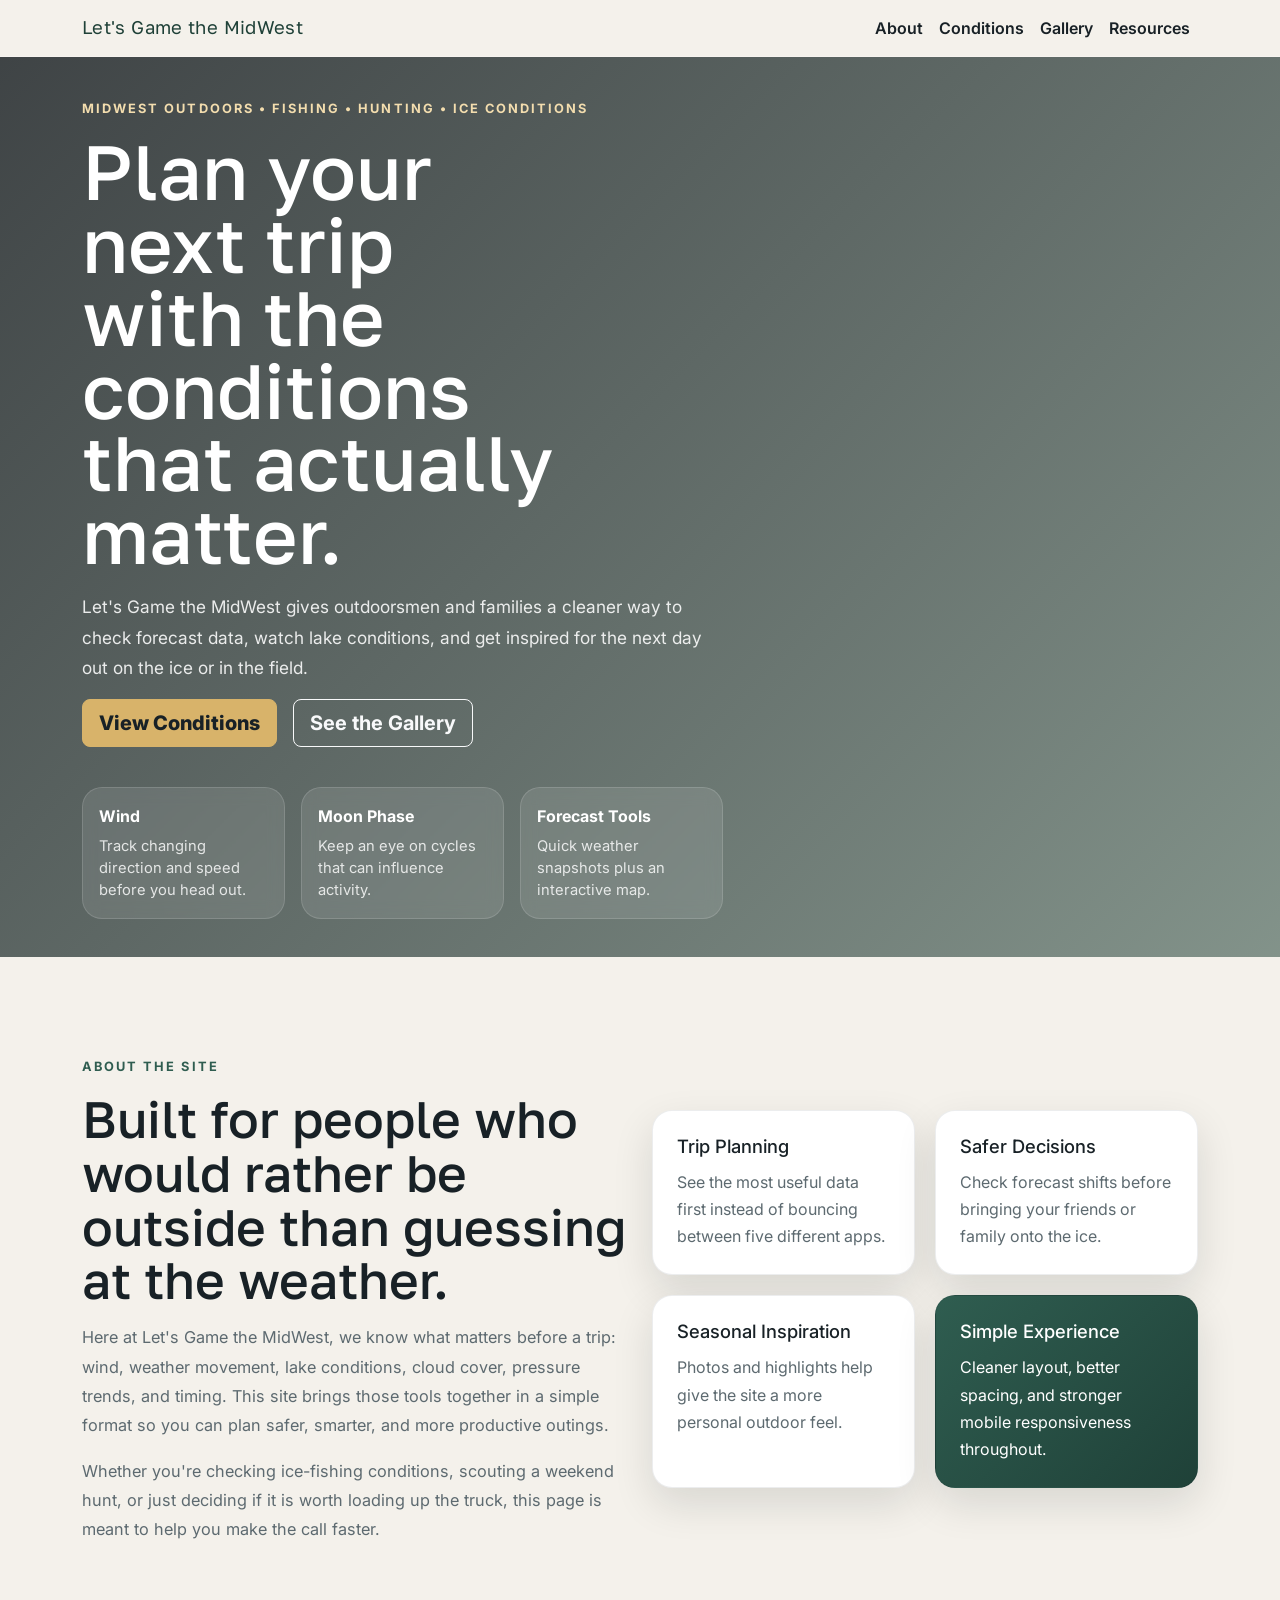
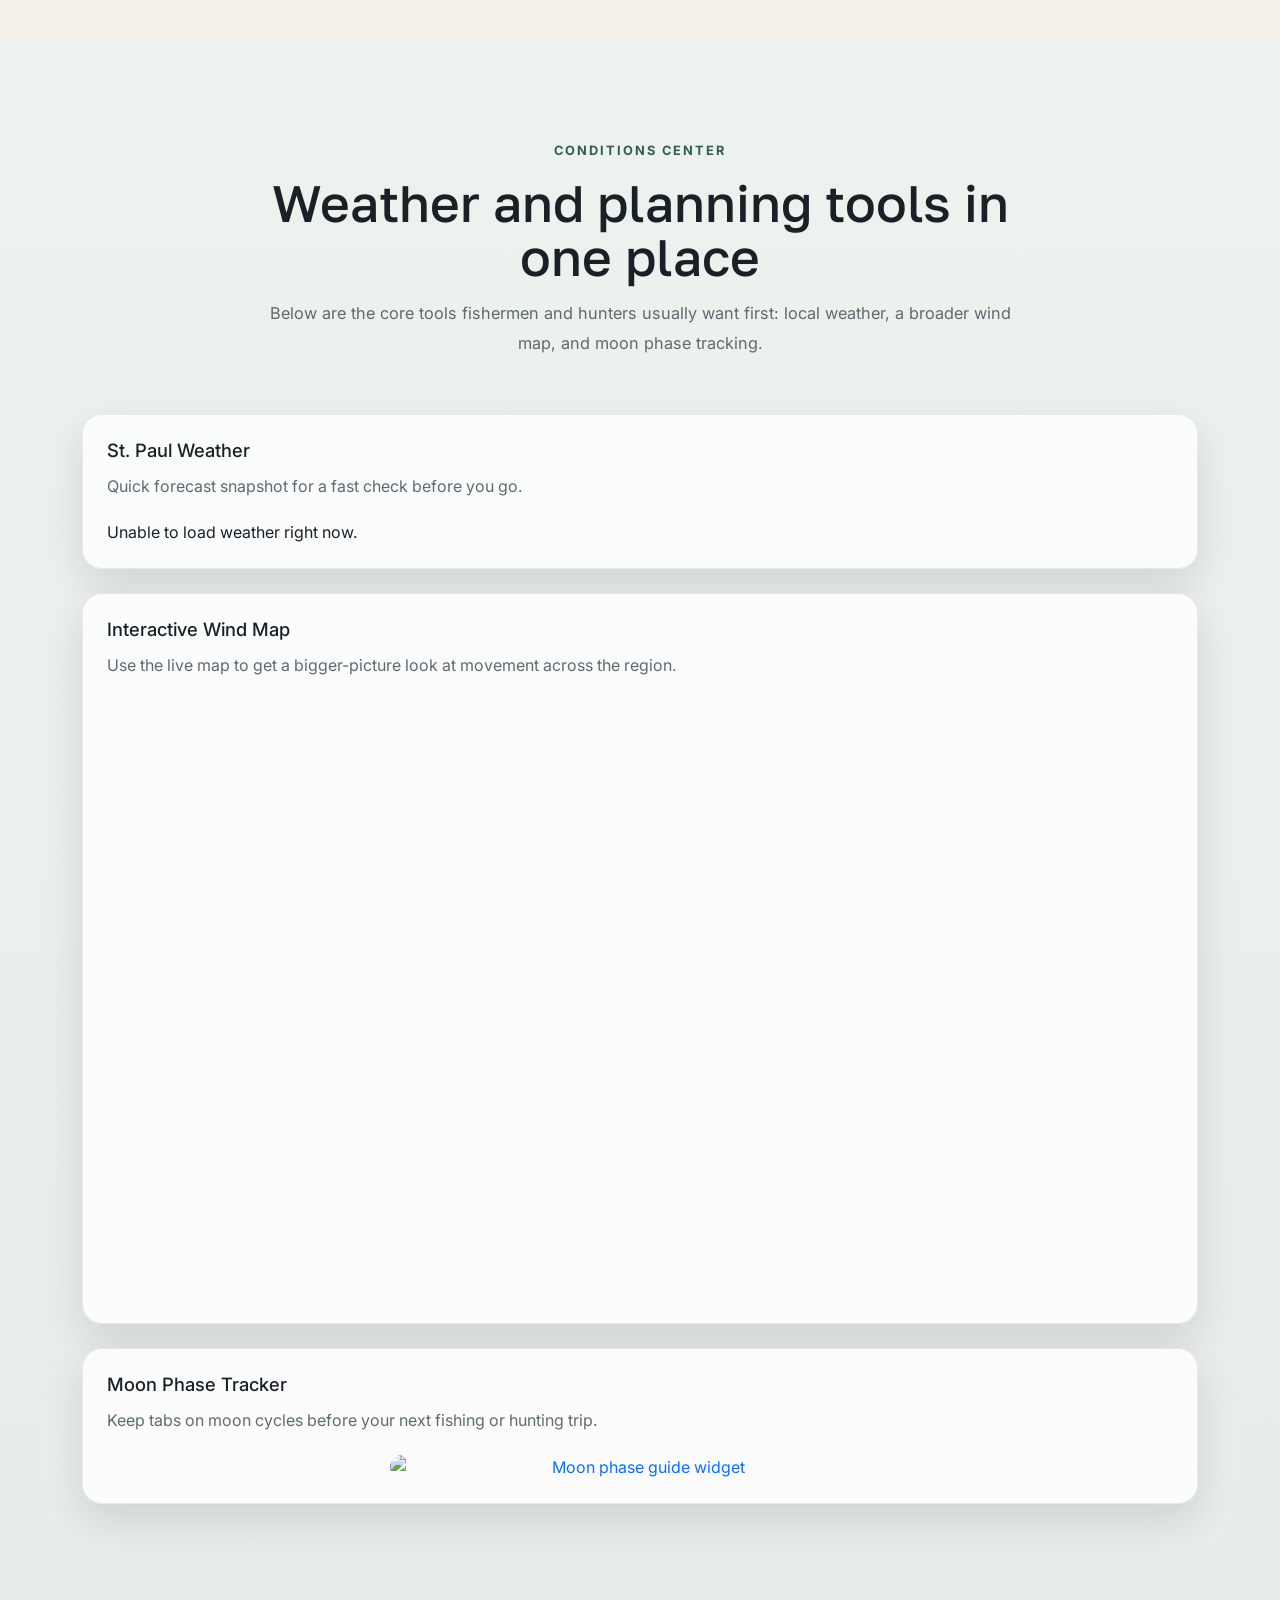
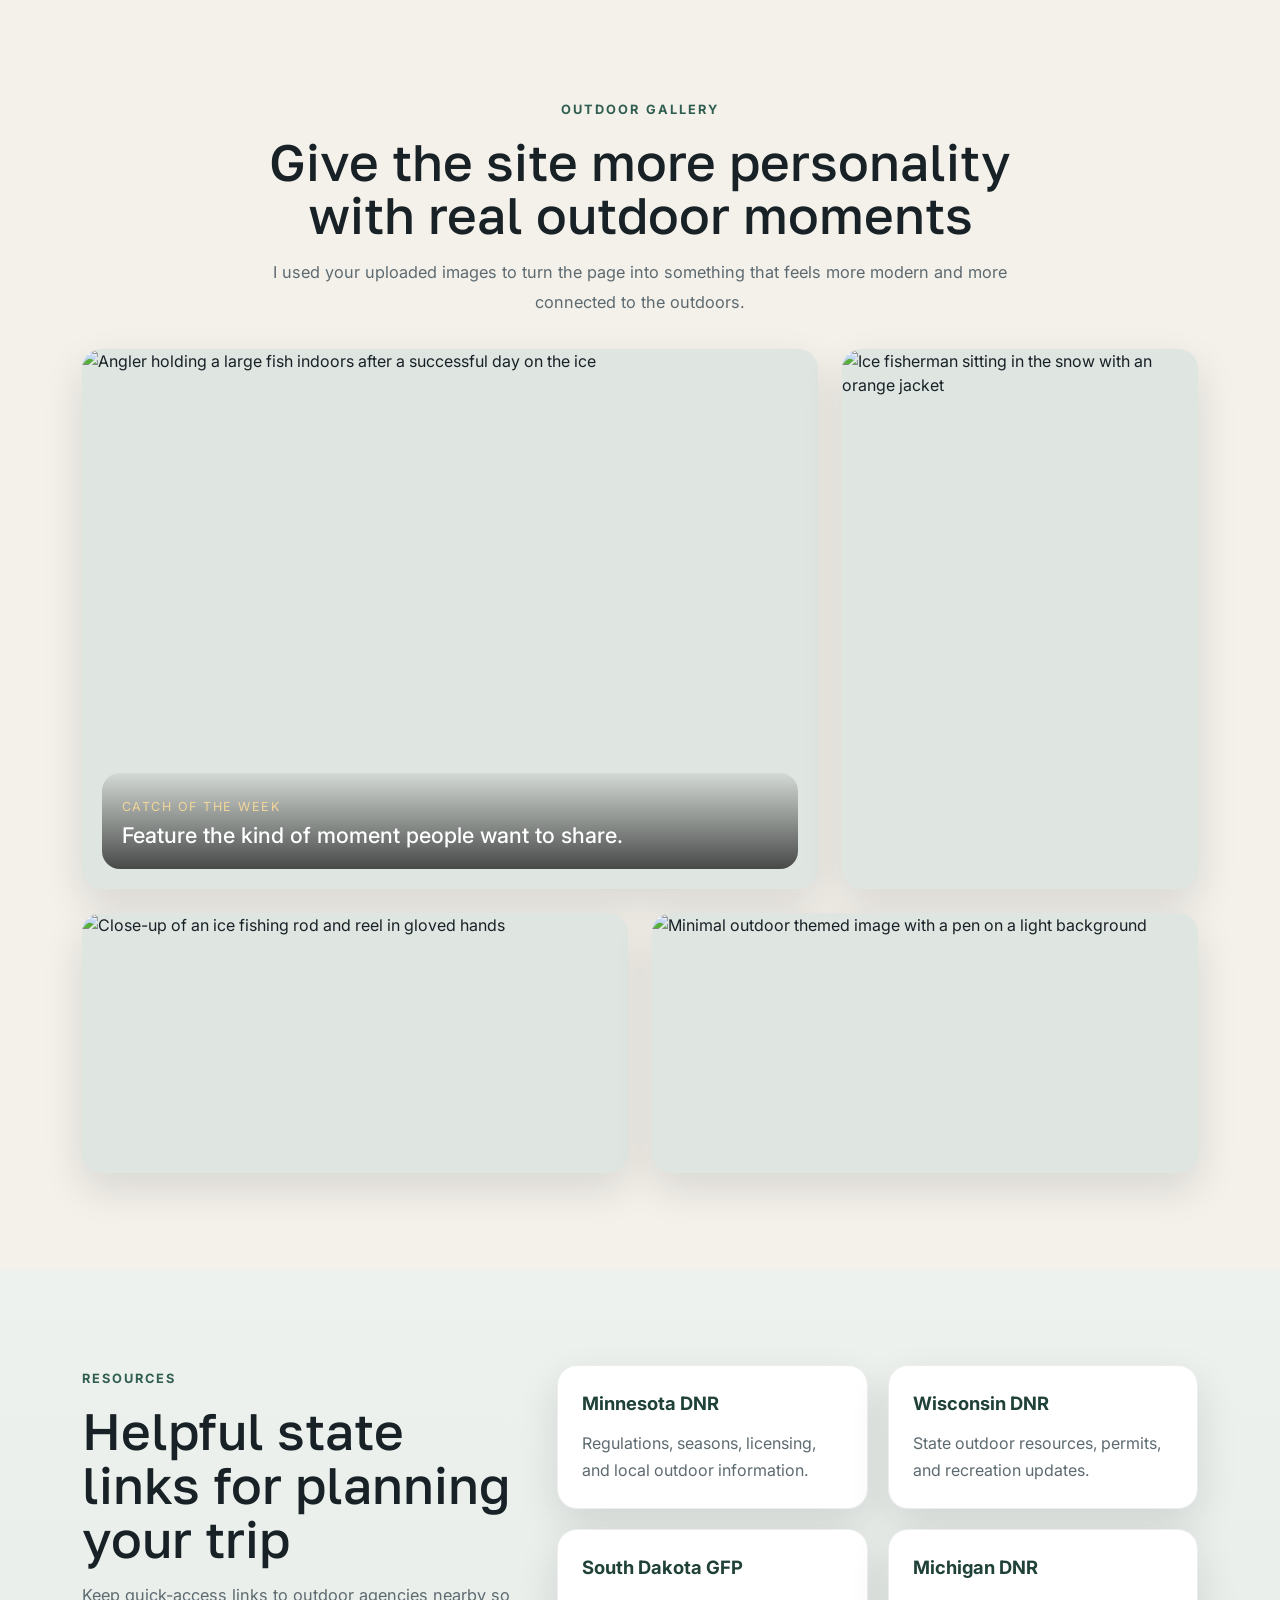
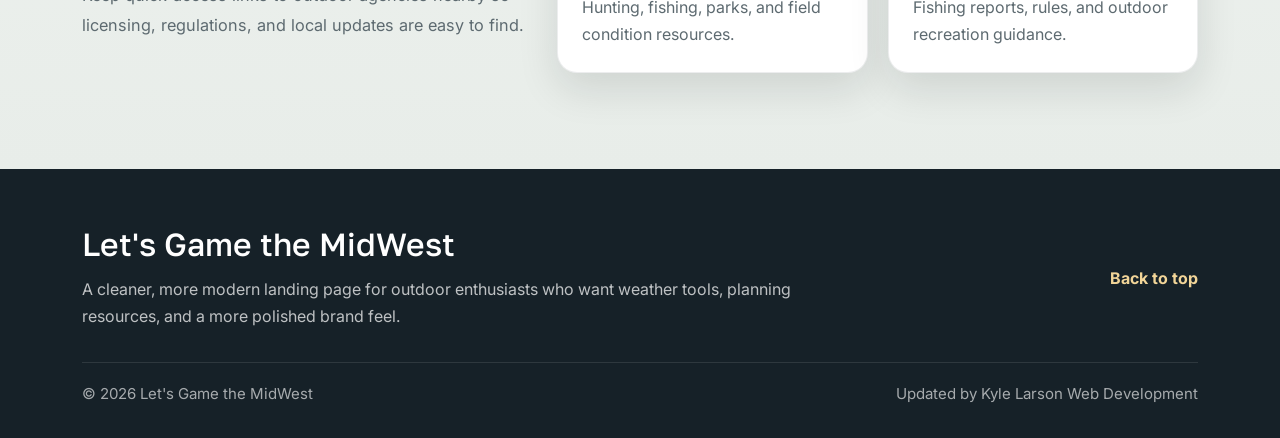
==== index.html @ 22872662 "Add files via upload" ====
<!doctype html>
<html lang="en">
<head>
  <meta charset="utf-8">
  <meta name="viewport" content="width=device-width, initial-scale=1">
  <meta name="description" content="Let's Game the MidWest helps anglers and hunters plan smarter trips with weather tools, forecasts, lake conditions, and seasonal inspiration.">
  <title>Let's Game the MidWest | Fishing & Hunting Conditions</title>

  <link href="https://cdn.jsdelivr.net/npm/bootstrap@5.3.3/dist/css/bootstrap.min.css" rel="stylesheet">
  <link rel="preconnect" href="https://fonts.googleapis.com">
  <link rel="preconnect" href="https://fonts.gstatic.com" crossorigin>
  <link href="https://fonts.googleapis.com/css2?family=Golos+Text:wght@700;800;900&family=Inter:wght@400;500;600;700;800&display=swap" rel="stylesheet">
  <link rel="stylesheet" href="style/style.css">
</head>
<body>
  <nav class="navbar navbar-expand-lg site-nav sticky-top">
    <div class="container">
      <a class="navbar-brand" href="#top">Let's Game the MidWest</a>
      <button class="navbar-toggler" type="button" data-bs-toggle="collapse" data-bs-target="#mainNav" aria-controls="mainNav" aria-expanded="false" aria-label="Toggle navigation">
        <span class="navbar-toggler-icon"></span>
      </button>
      <div class="collapse navbar-collapse" id="mainNav">
        <ul class="navbar-nav ms-auto mb-2 mb-lg-0">
          <li class="nav-item"><a class="nav-link" href="#about">About</a></li>
          <li class="nav-item"><a class="nav-link" href="#conditions">Conditions</a></li>
          <li class="nav-item"><a class="nav-link" href="#gallery">Gallery</a></li>
          <li class="nav-item"><a class="nav-link" href="#resources">Resources</a></li>
        </ul>
      </div>
    </div>
  </nav>

  <header class="hero-section" id="top">
    <div class="hero-overlay"></div>
    <div class="container position-relative">
      <div class="row min-vh-100 align-items-center">
        <div class="col-lg-8 col-xl-7">
          <span class="eyebrow">Midwest Outdoors • Fishing • Hunting • Ice Conditions</span>
          <h1>Plan your next trip with the conditions that actually matter.</h1>
          <p class="hero-copy">
            Let's Game the MidWest gives outdoorsmen and families a cleaner way to check forecast data,
            watch lake conditions, and get inspired for the next day out on the ice or in the field.
          </p>
          <div class="hero-actions d-flex flex-wrap gap-3">
            <a href="#conditions" class="btn btn-primary btn-lg">View Conditions</a>
            <a href="#gallery" class="btn btn-outline-light btn-lg">See the Gallery</a>
          </div>
          <div class="hero-stats row g-3 mt-4">
            <div class="col-sm-4">
              <div class="stat-card">
                <strong>Wind</strong>
                <span>Track changing direction and speed before you head out.</span>
              </div>
            </div>
            <div class="col-sm-4">
              <div class="stat-card">
                <strong>Moon Phase</strong>
                <span>Keep an eye on cycles that can influence activity.</span>
              </div>
            </div>
            <div class="col-sm-4">
              <div class="stat-card">
                <strong>Forecast Tools</strong>
                <span>Quick weather snapshots plus an interactive map.</span>
              </div>
            </div>
          </div>
        </div>
      </div>
    </div>
  </header>

  <main>
    <section class="section-pad" id="about">
      <div class="container">
        <div class="row g-4 align-items-center">
          <div class="col-lg-6">
            <span class="section-kicker">About the site</span>
            <h2 class="section-title">Built for people who would rather be outside than guessing at the weather.</h2>
            <p class="section-copy">
              Here at Let's Game the MidWest, we know what matters before a trip: wind, weather movement,
              lake conditions, cloud cover, pressure trends, and timing. This site brings those tools together
              in a simple format so you can plan safer, smarter, and more productive outings.
            </p>
            <p class="section-copy mb-0">
              Whether you're checking ice-fishing conditions, scouting a weekend hunt, or just deciding if it is worth loading up the truck,
              this page is meant to help you make the call faster.
            </p>
          </div>
          <div class="col-lg-6">
            <div class="info-grid">
              <article class="info-card">
                <h3>Trip Planning</h3>
                <p>See the most useful data first instead of bouncing between five different apps.</p>
              </article>
              <article class="info-card">
                <h3>Safer Decisions</h3>
                <p>Check forecast shifts before bringing your friends or family onto the ice.</p>
              </article>
              <article class="info-card">
                <h3>Seasonal Inspiration</h3>
                <p>Photos and highlights help give the site a more personal outdoor feel.</p>
              </article>
              <article class="info-card accent-card">
                <h3>Simple Experience</h3>
                <p>Cleaner layout, better spacing, and stronger mobile responsiveness throughout.</p>
              </article>
            </div>
          </div>
        </div>
      </div>
    </section>

    <section class="section-pad section-dark" id="conditions">
      <div class="container">
        <div class="section-head text-center mx-auto">
          <span class="section-kicker">Conditions center</span>
          <h2 class="section-title">Weather and planning tools in one place</h2>
          <p class="section-copy">
            Below are the core tools fishermen and hunters usually want first: local weather, a broader wind map,
            and moon phase tracking.
          </p>
        </div>

        <div class="row g-4 mt-1">
<div class="col-12">
  <div class="embed-card p-3 p-md-4">
    <div class="card-header-copy">
      <h3>St. Paul Weather</h3>
      <p>Quick forecast snapshot for a fast check before you go.</p>
    </div>

    <div id="weather-output" class="weather-display">
      <p>Loading weather...</p>
    </div>
  </div>
</div>

          <div class="col-12">
            <div class="embed-card p-3 p-md-4">
              <div class="card-header-copy">
                <h3>Interactive Wind Map</h3>
                <p>Use the live map to get a bigger-picture look at movement across the region.</p>
              </div>
              <div class="ratio ratio-16x9 rounded-4 overflow-hidden">
                <iframe src="https://embed.windy.com/embed2.html?lat=45.737&lon=-93.691&detailLat=44.917&detailLon=-92.948&zoom=5&level=surface&overlay=wind&product=ecmwf&menu=&message=&marker=&calendar=now&pressure=&type=map&location=coordinates&detail=&metricWind=default&metricTemp=default&radarRange=-1" title="Windy forecast map" loading="lazy" allowfullscreen></iframe>
              </div>
            </div>
          </div>

          <div class="col-12">
            <div class="embed-card p-3 p-md-4 moon-card text-center">
              <div class="card-header-copy text-start">
                <h3>Moon Phase Tracker</h3>
                <p>Keep tabs on moon cycles before your next fishing or hunting trip.</p>
              </div>
              <a target="_blank" rel="noopener noreferrer" class="moon-link" href="https://moonphase.guide/">
                <img src="https://moonphase.guide/module/MK2h3SWxYN0RzLzlvV3ZKN25ldTdSOUFyamtBeTE5eGtIdm41WFZHNmFuSmVHeGN6WU1zN1hMelhBTVArV0RTR3pDdUZ6Z2dLRGZaRW1yZ2FZemVBclE9PQ.png" alt="Moon phase guide widget">
              </a>
            </div>
          </div>
        </div>
      </div>
    </section>

    <section class="section-pad" id="gallery">
      <div class="container">
        <div class="section-head text-center mx-auto">
          <span class="section-kicker">Outdoor gallery</span>
          <h2 class="section-title">Give the site more personality with real outdoor moments</h2>
          <p class="section-copy">
            I used your uploaded images to turn the page into something that feels more modern and more connected to the outdoors.
          </p>
        </div>

        <div class="row g-4 gallery-grid">
          <div class="col-lg-8">
            <article class="gallery-card gallery-hero-card">
              <img src="../image000001_2.jpg" alt="Angler holding a large fish indoors after a successful day on the ice">
              <div class="gallery-copy">
                <span>Catch of the week</span>
                <h3>Feature the kind of moment people want to share.</h3>
              </div>
            </article>
          </div>
          <div class="col-lg-4">
            <article class="gallery-card small-card h-100">
              <img src="../glenna-haug-PQIkmq2wTNQ-unsplash.jpg" alt="Ice fisherman sitting in the snow with an orange jacket">
            </article>
          </div>
          <div class="col-md-6">
            <article class="gallery-card small-card">
              <img src="../clay-banks-Ihful4zTe0Q-unsplash.jpg" alt="Close-up of an ice fishing rod and reel in gloved hands">
            </article>
          </div>
          <div class="col-md-6">
            <article class="gallery-card small-card">
              <img src="../asdf.jpg" alt="Minimal outdoor themed image with a pen on a light background">
            </article>
          </div>
        </div>
      </div>
    </section>

    <section class="section-pad section-dark" id="resources">
      <div class="container">
        <div class="row g-4 align-items-start">
          <div class="col-lg-5">
            <span class="section-kicker">Resources</span>
            <h2 class="section-title">Helpful state links for planning your trip</h2>
            <p class="section-copy">
              Keep quick-access links to outdoor agencies nearby so licensing, regulations, and local updates are easy to find.
            </p>
          </div>
          <div class="col-lg-7">
            <div class="resource-grid">
              <a class="resource-card" href="https://www.dnr.state.mn.us/" target="_blank" rel="noopener noreferrer">
                <strong>Minnesota DNR</strong>
                <span>Regulations, seasons, licensing, and local outdoor information.</span>
              </a>
              <a class="resource-card" href="https://dnr.wisconsin.gov/" target="_blank" rel="noopener noreferrer">
                <strong>Wisconsin DNR</strong>
                <span>State outdoor resources, permits, and recreation updates.</span>
              </a>
              <a class="resource-card" href="https://gfp.sd.gov/" target="_blank" rel="noopener noreferrer">
                <strong>South Dakota GFP</strong>
                <span>Hunting, fishing, parks, and field condition resources.</span>
              </a>
              <a class="resource-card" href="https://www.michigan.gov/dnr" target="_blank" rel="noopener noreferrer">
                <strong>Michigan DNR</strong>
                <span>Fishing reports, rules, and outdoor recreation guidance.</span>
              </a>
            </div>
          </div>
        </div>
      </div>
    </section>
  </main>

  <footer class="site-footer">
    <div class="container">
      <div class="row g-4 align-items-center">
        <div class="col-lg-8">
          <h2>Let's Game the MidWest</h2>
          <p>
            A cleaner, more modern landing page for outdoor enthusiasts who want weather tools,
            planning resources, and a more polished brand feel.
          </p>
        </div>
        <div class="col-lg-4 text-lg-end">
          <a class="footer-link" href="#top">Back to top</a>
        </div>
      </div>
      <div class="footer-bottom">
        <span>© 2026 Let's Game the MidWest</span>
        <span>Updated by Kyle Larson Web Development</span>
      </div>
    </div>
  </footer>

  <script src="https://cdn.jsdelivr.net/npm/bootstrap@5.3.3/dist/js/bootstrap.bundle.min.js"></script>

<script>
async function loadWeather1() {}
async function loadWeather() {
  try {
    const pointRes = await fetch("https://api.weather.gov/points/44.9537,-93.0900");
    const pointData = await pointRes.json();

    const forecastRes = await fetch(pointData.properties.forecast);
    const forecastData = await forecastRes.json();

    const today = forecastData.properties.periods[0];

    document.getElementById("weather-output").innerHTML = `
      <div class="weather-shell">
        <div class="weather-top">
          <div>
            <span class="weather-eyebrow">Live Conditions</span>
            <h4>St. Paul, MN</h4>
            <p class="weather-summary">${today.shortForecast}</p>
          </div>
          <div class="weather-temp">${today.temperature}°${today.temperatureUnit}</div>
        </div>

        <div class="weather-row">
          <div class="weather-stat">
            <span class="weather-stat-label">Temperature</span>
            <strong>${today.temperature}°${today.temperatureUnit}</strong>
          </div>

          <div class="weather-stat">
            <span class="weather-stat-label">Wind Speed</span>
            <strong>${today.windSpeed}</strong>
          </div>

          <div class="weather-stat">
            <span class="weather-stat-label">Wind Direction</span>
            <strong>${today.windDirection}</strong>
          </div>
        </div>
      </div>
    `;
  } catch (error) {
    console.error("Weather error:", error);
    document.getElementById("weather-output").innerHTML = `
      <div class="weather-shell">
        <p class="weather-error">Unable to load weather right now.</p>
      </div>
    `;
  }
}

loadWeather();
</script>
</body>
</html>
---- style/style.css ----
:root {
  --bg: #f4f1eb;
  --surface: #ffffff;
  --surface-soft: #f8f7f4;
  --text: #182126;
  --muted: #5d6a70;
  --line: rgba(24, 33, 38, 0.08);
  --primary: #2f5d50;
  --primary-dark: #1f4138;
  --accent: #d8b36a;
  --shadow: 0 16px 40px rgba(16, 24, 28, 0.12);
  --radius-lg: 28px;
  --radius-md: 20px;
  --radius-sm: 14px;
}

* {
  box-sizing: border-box;
}

html {
  scroll-behavior: smooth;
}

body {
  margin: 0;
  font-family: "Inter", sans-serif;
  color: var(--text);
  background: var(--bg);
}

img {
  max-width: 100%;
  display: block;
}

a {
  text-decoration: none;
}

.site-nav {
  background: rgba(244, 241, 235, 0.88);
  backdrop-filter: blur(12px);
  border-bottom: 1px solid rgba(255, 255, 255, 0.25);
}

.navbar-brand,
.section-title,
.hero-section h1,
.site-footer h2 {
  font-family: "Golos Text", sans-serif;
}

.navbar-brand {
  font-size: 1.15rem;
  letter-spacing: 0.02em;
  color: var(--primary-dark);
}

.nav-link {
  color: var(--text);
  font-weight: 600;
}

.nav-link:hover,
.navbar-brand:hover {
  color: var(--primary);
}

.hero-section {
  position: relative;
  background: url('clay-banks-Ihful4zTe0Q-unsplash.jpg') center center / cover no-repeat;
  color: #fff;
  overflow: hidden;
}

.hero-overlay {
  position: absolute;
  inset: 0;
  background: linear-gradient(135deg, rgba(12, 19, 23, 0.78), rgba(37, 69, 58, 0.55));
}

.eyebrow,
.section-kicker {
  display: inline-block;
  font-size: 0.8rem;
  letter-spacing: 0.16em;
  text-transform: uppercase;
  font-weight: 700;
}

.eyebrow {
  margin-bottom: 1rem;
  color: #f3ddae;
}

.hero-section h1 {
  font-size: clamp(2.8rem, 6vw, 5rem);
  line-height: 0.95;
  margin-bottom: 1.25rem;
  max-width: 10ch;
}

.hero-copy {
  max-width: 42rem;
  font-size: 1.08rem;
  line-height: 1.75;
  color: rgba(255, 255, 255, 0.88);
}

.btn-primary {
  background: var(--accent);
  border-color: var(--accent);
  color: #182126;
  font-weight: 800;
}

.btn-primary:hover,
.btn-primary:focus {
  background: #e2be79;
  border-color: #e2be79;
  color: #182126;
}

.btn-outline-light {
  font-weight: 700;
}

.stat-card,
.info-card,
.embed-card,
.gallery-card,
.resource-card {
  border-radius: var(--radius-md);
}

.hero-stats .stat-card {
  background: rgba(255, 255, 255, 0.1);
  border: 1px solid rgba(255, 255, 255, 0.14);
  backdrop-filter: blur(8px);
  padding: 1rem;
  height: 100%;
}

.hero-stats .stat-card strong {
  display: block;
  font-size: 1rem;
  margin-bottom: 0.45rem;
}

.hero-stats .stat-card span {
  display: block;
  font-size: 0.92rem;
  line-height: 1.5;
  color: rgba(255, 255, 255, 0.82);
}

.section-pad {
  padding: 6rem 0;
}

.section-dark {
  background: linear-gradient(180deg, #eef2ef, #e8ede9);
}

.section-head {
  max-width: 760px;
  margin-bottom: 2rem;
}

.section-kicker {
  color: var(--primary);
  margin-bottom: 1rem;
}

.section-title {
  font-size: clamp(2rem, 4vw, 3.2rem);
  line-height: 1.05;
  margin-bottom: 1rem;
}

.section-copy {
  color: var(--muted);
  line-height: 1.8;
  font-size: 1.02rem;
}

.info-grid,
.resource-grid {
  display: grid;
  grid-template-columns: repeat(2, minmax(0, 1fr));
  gap: 1.25rem;
}

.info-card,
.resource-card {
  background: var(--surface);
  padding: 1.5rem;
  border: 1px solid var(--line);
  box-shadow: var(--shadow);
}

.info-card h3,
.card-header-copy h3,
.gallery-copy h3,
.resource-card strong {
  font-size: 1.15rem;
  margin-bottom: 0.75rem;
}

.info-card p,
.card-header-copy p,
.resource-card span {
  margin: 0;
  color: var(--muted);
  line-height: 1.7;
}

.accent-card {
  background: linear-gradient(135deg, var(--primary), var(--primary-dark));
}

.accent-card h3,
.accent-card p {
  color: #fff;
}

.embed-card {
  background: rgba(255, 255, 255, 0.8);
  border: 1px solid rgba(24, 33, 38, 0.08);
  box-shadow: var(--shadow);
}

.card-header-copy {
  margin-bottom: 1.25rem;
}

.ratio iframe {
  width: 100%;
  height: 100%;
  border: 0;
}

.moon-card img {
  width: min(100%, 500px);
  margin: 0 auto;
  border-radius: var(--radius-sm);
}

.gallery-card {
  position: relative;
  overflow: hidden;
  background: #dfe5e1;
  min-height: 100%;
  box-shadow: var(--shadow);
}

.gallery-card img {
  width: 100%;
  height: 100%;
  object-fit: cover;
}

.gallery-hero-card {
  min-height: 540px;
}

.small-card {
  min-height: 260px;
}

.gallery-copy {
  position: absolute;
  left: 1.25rem;
  right: 1.25rem;
  bottom: 1.25rem;
  padding: 1.25rem;
  border-radius: 18px;
  background: linear-gradient(180deg, rgba(0, 0, 0, 0.05), rgba(0, 0, 0, 0.68));
  color: #fff;
}

.gallery-copy span {
  display: inline-block;
  margin-bottom: 0.4rem;
  font-size: 0.78rem;
  text-transform: uppercase;
  letter-spacing: 0.12em;
  color: #f2d598;
}

.gallery-copy h3 {
  margin: 0;
  font-size: 1.35rem;
}

.resource-card {
  display: block;
  transition: transform 0.2s ease, border-color 0.2s ease;
}

.resource-card:hover {
  transform: translateY(-3px);
  border-color: rgba(47, 93, 80, 0.22);
}

.resource-card strong,
.resource-card span {
  display: block;
}

.resource-card strong {
  color: var(--primary-dark);
}

.resource-card span {
  margin-top: 0.45rem;
}

.site-footer {
  background: #162128;
  color: rgba(255, 255, 255, 0.85);
  padding: 3.5rem 0 2rem;
}

.site-footer h2 {
  font-size: 2rem;
  color: #fff;
  margin-bottom: 0.8rem;
}

.site-footer p {
  color: rgba(255, 255, 255, 0.72);
  line-height: 1.7;
  margin: 0;
}

.footer-link {
  color: #f2d598;
  font-weight: 700;
}

.footer-bottom {
  margin-top: 2rem;
  padding-top: 1.25rem;
  border-top: 1px solid rgba(255, 255, 255, 0.1);
  display: flex;
  justify-content: space-between;
  gap: 1rem;
  flex-wrap: wrap;
  color: rgba(255, 255, 255, 0.62);
  font-size: 0.94rem;
}

@media (max-width: 991.98px) {
  .hero-section h1 {
    max-width: 12ch;
  }

  .gallery-hero-card {
    min-height: 420px;
  }
}

@media (max-width: 767.98px) {
  .section-pad {
    padding: 4.5rem 0;
  }

  .hero-section .min-vh-100 {
    min-height: auto !important;
    padding: 5rem 0;
  }

  .info-grid,
  .resource-grid {
    grid-template-columns: 1fr;
  }

  .gallery-hero-card,
  .small-card {
    min-height: 280px;
  }

  .hero-actions .btn {
    width: 100%;
  }
}


/*weather display*/
.weather-display {
  margin-top: 16px;
  display: grid;
  gap: 10px;
}

.weather-display h4 {
  margin: 0;
  font-size: 1.25rem;
}

.weather-display p {
  margin: 0;
}

.weather-row {
  display: flex;
  flex-wrap: wrap;
  gap: 12px 20px;
}

.weather-stat {
  background: rgba(255,255,255,0.08);
  padding: 10px 14px;
  border-radius: 12px;
  min-width: 140px;
}

.weather-display {
  margin-top: 16px;
  display: grid;
  gap: 10px;
}

.weather-display h4 {
  margin: 0;
  font-size: 1.25rem;
}

.weather-display p {
  margin: 0;
}

.weather-row {
  display: flex;
  flex-wrap: wrap;
  gap: 12px 20px;
}

.weather-stat {
  background: rgba(255,255,255,0.08);
  padding: 10px 14px;
  border-radius: 12px;
  min-width: 140px;
}
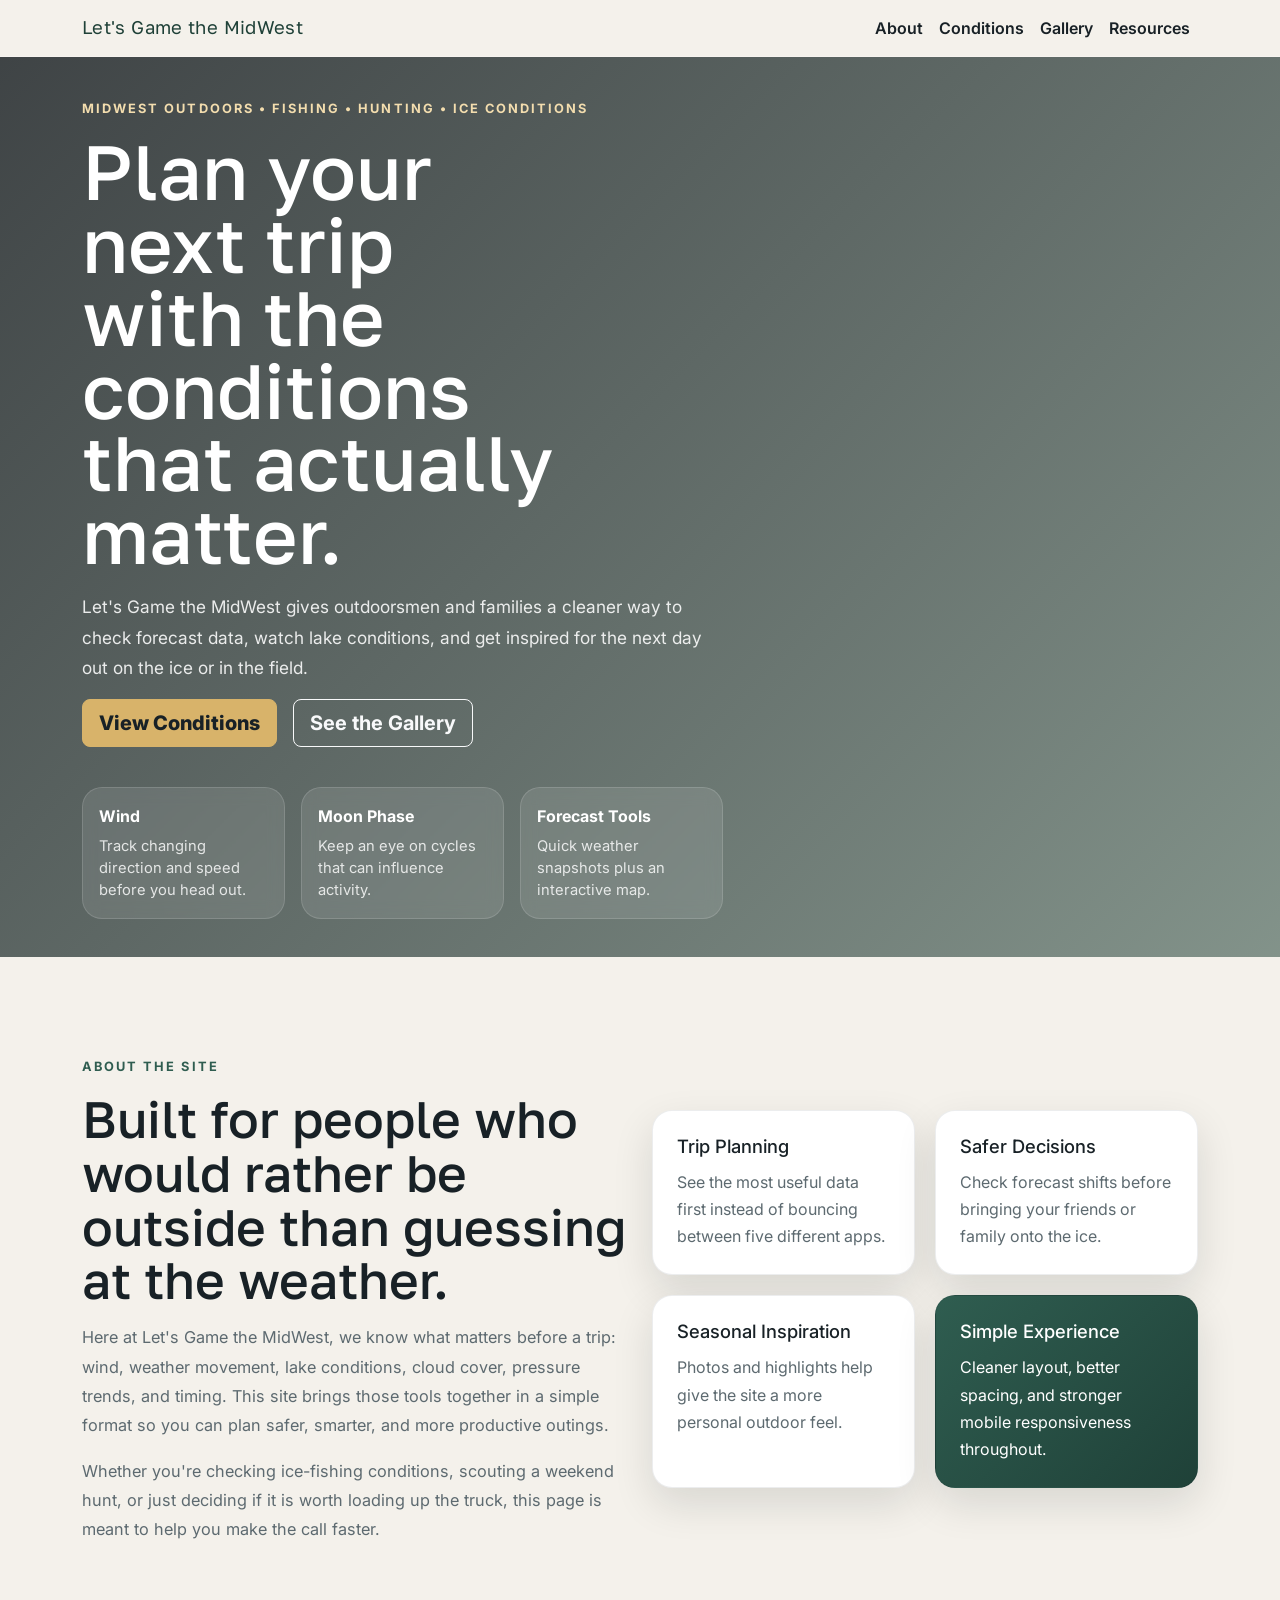
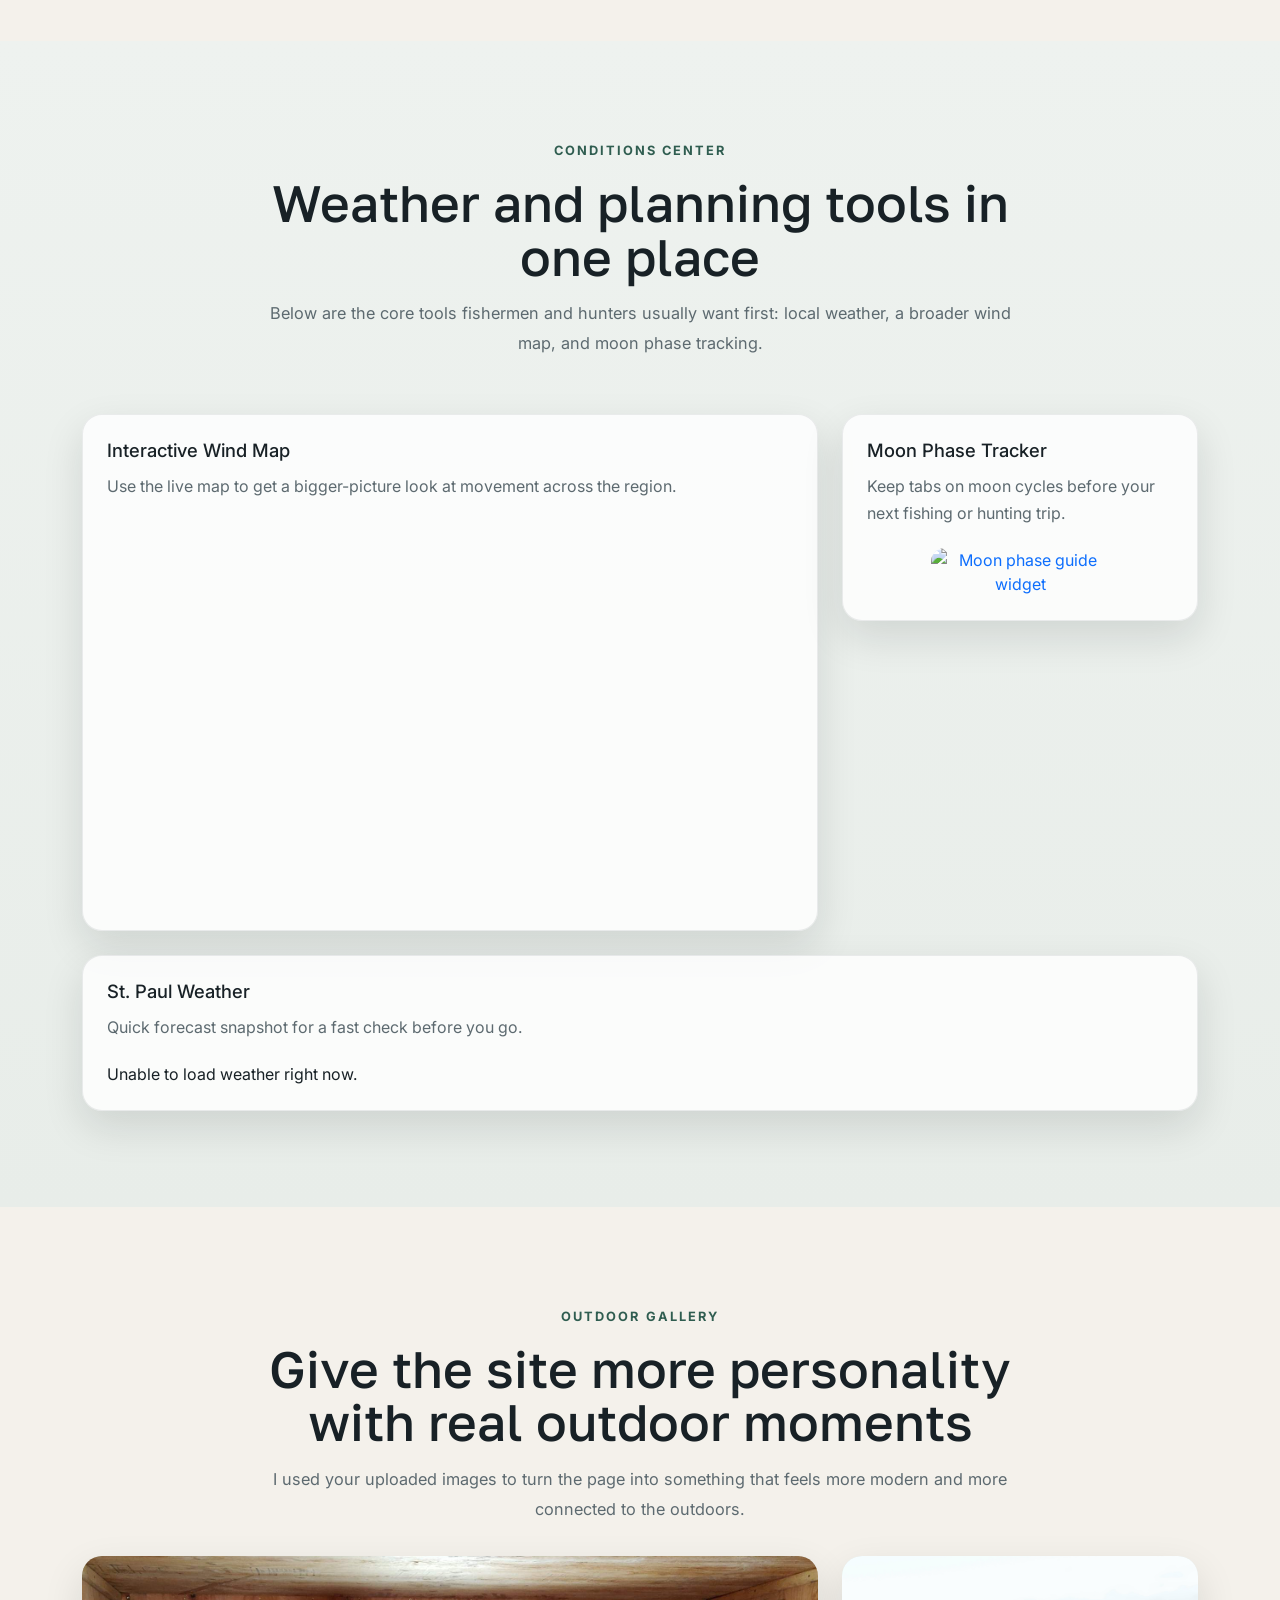
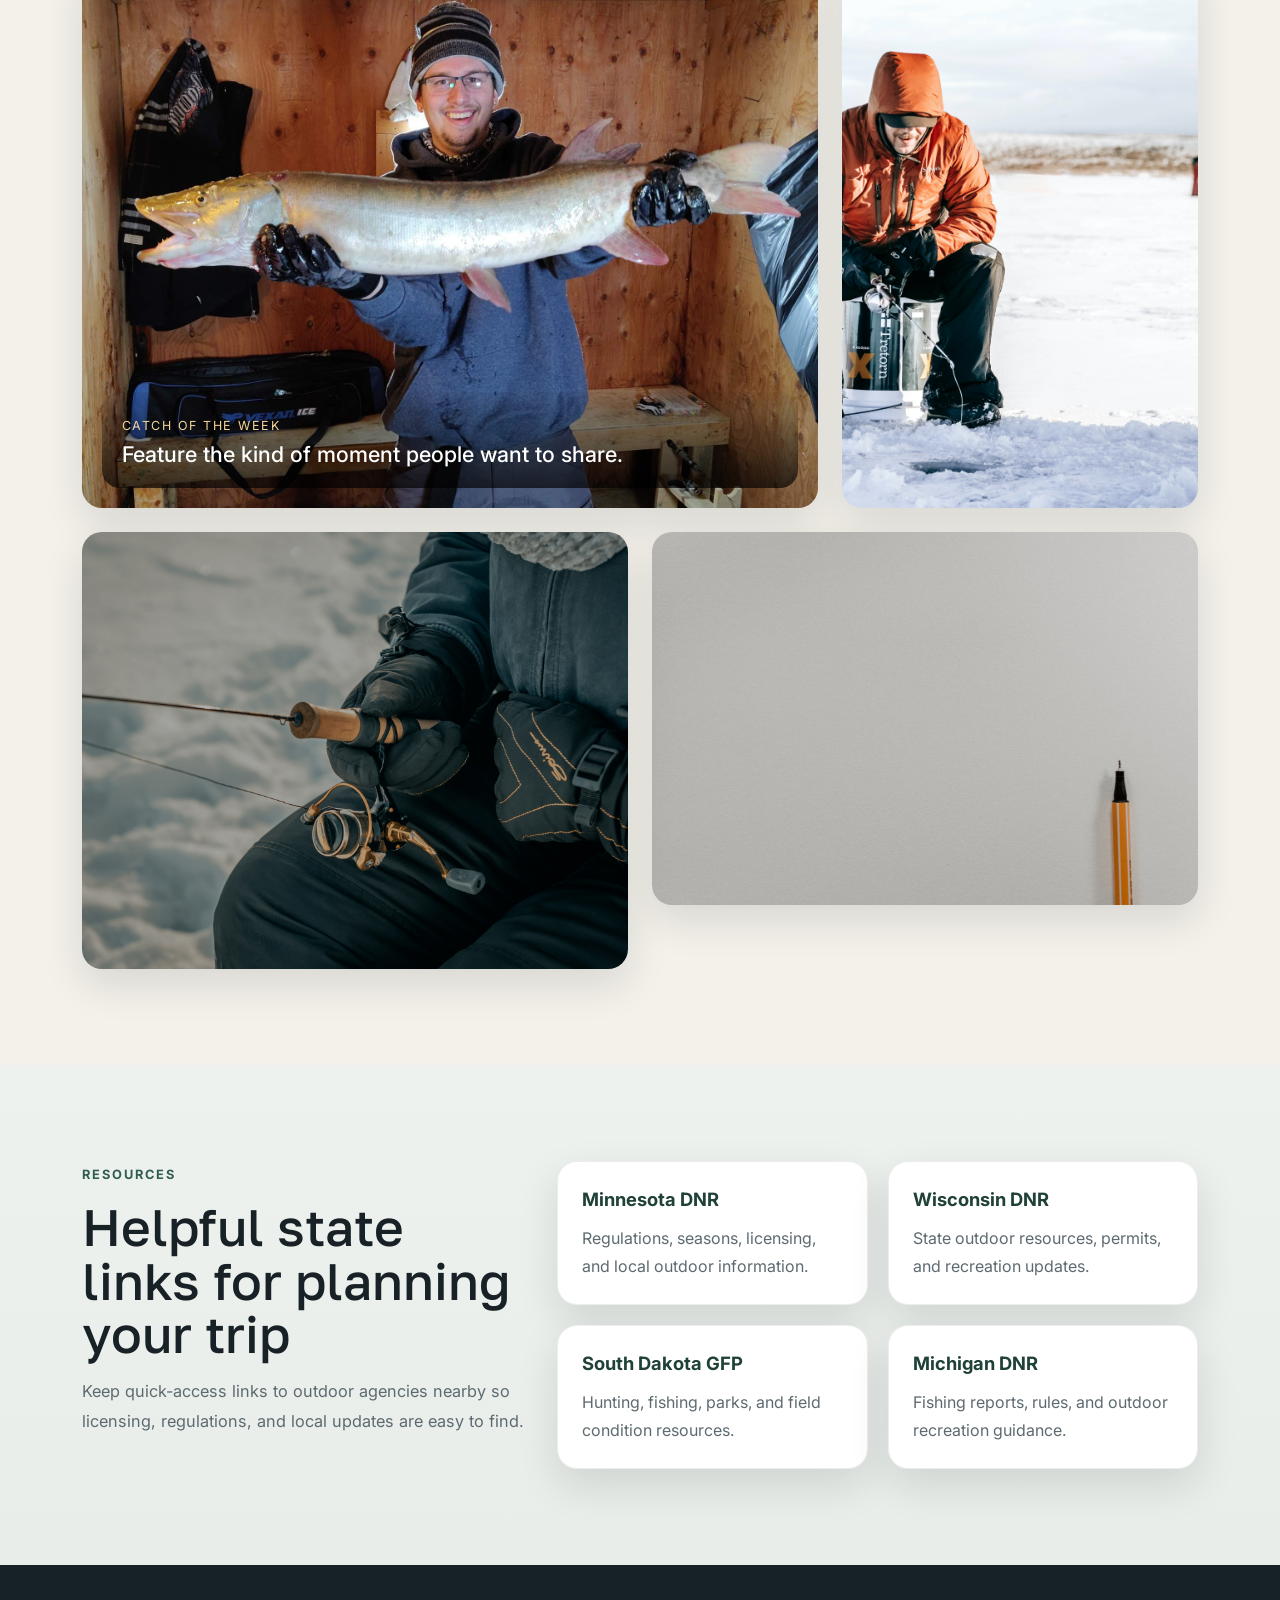
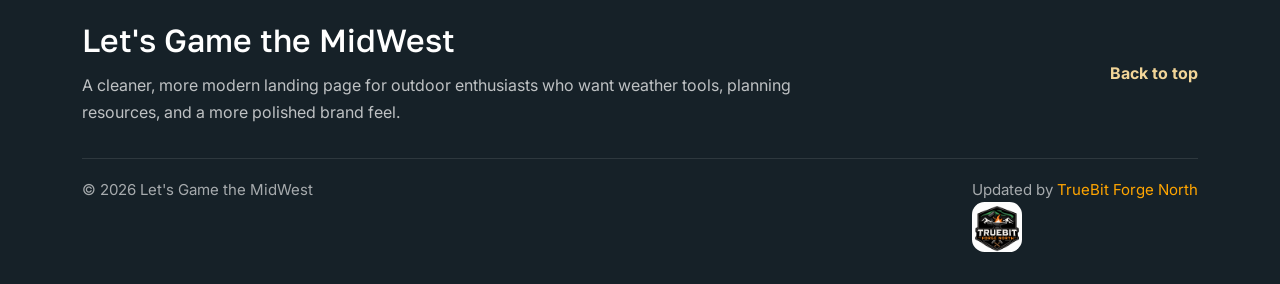
==== commit f6d9d0e5: "Add files via upload" ====
--- a/index.html
+++ b/index.html
@@ -1,22 +1,28 @@
 <!doctype html>
 <html lang="en">
+
 <head>
   <meta charset="utf-8">
   <meta name="viewport" content="width=device-width, initial-scale=1">
-  <meta name="description" content="Let's Game the MidWest helps anglers and hunters plan smarter trips with weather tools, forecasts, lake conditions, and seasonal inspiration.">
+  <meta name="description"
+    content="Let's Game the MidWest helps anglers and hunters plan smarter trips with weather tools, forecasts, lake conditions, and seasonal inspiration.">
   <title>Let's Game the MidWest | Fishing & Hunting Conditions</title>
 
   <link href="https://cdn.jsdelivr.net/npm/bootstrap@5.3.3/dist/css/bootstrap.min.css" rel="stylesheet">
   <link rel="preconnect" href="https://fonts.googleapis.com">
   <link rel="preconnect" href="https://fonts.gstatic.com" crossorigin>
-  <link href="https://fonts.googleapis.com/css2?family=Golos+Text:wght@700;800;900&family=Inter:wght@400;500;600;700;800&display=swap" rel="stylesheet">
+  <link
+    href="https://fonts.googleapis.com/css2?family=Golos+Text:wght@700;800;900&family=Inter:wght@400;500;600;700;800&display=swap"
+    rel="stylesheet">
   <link rel="stylesheet" href="style/style.css">
 </head>
+
 <body>
   <nav class="navbar navbar-expand-lg site-nav sticky-top">
     <div class="container">
       <a class="navbar-brand" href="#top">Let's Game the MidWest</a>
-      <button class="navbar-toggler" type="button" data-bs-toggle="collapse" data-bs-target="#mainNav" aria-controls="mainNav" aria-expanded="false" aria-label="Toggle navigation">
+      <button class="navbar-toggler" type="button" data-bs-toggle="collapse" data-bs-target="#mainNav"
+        aria-controls="mainNav" aria-expanded="false" aria-label="Toggle navigation">
         <span class="navbar-toggler-icon"></span>
       </button>
       <div class="collapse navbar-collapse" id="mainNav">
@@ -83,7 +89,8 @@
               in a simple format so you can plan safer, smarter, and more productive outings.
             </p>
             <p class="section-copy mb-0">
-              Whether you're checking ice-fishing conditions, scouting a weekend hunt, or just deciding if it is worth loading up the truck,
+              Whether you're checking ice-fishing conditions, scouting a weekend hunt, or just deciding if it is worth
+              loading up the truck,
               this page is meant to help you make the call faster.
             </p>
           </div>
@@ -123,40 +130,46 @@
         </div>
 
         <div class="row g-4 mt-1">
-<div class="col-12">
-  <div class="embed-card p-3 p-md-4">
-    <div class="card-header-copy">
-      <h3>St. Paul Weather</h3>
-      <p>Quick forecast snapshot for a fast check before you go.</p>
-    </div>
-
-    <div id="weather-output" class="weather-display">
-      <p>Loading weather...</p>
-    </div>
-  </div>
-</div>
-
-          <div class="col-12">
+
+
+          <div class="col-8">
             <div class="embed-card p-3 p-md-4">
               <div class="card-header-copy">
                 <h3>Interactive Wind Map</h3>
                 <p>Use the live map to get a bigger-picture look at movement across the region.</p>
               </div>
               <div class="ratio ratio-16x9 rounded-4 overflow-hidden">
-                <iframe src="https://embed.windy.com/embed2.html?lat=45.737&lon=-93.691&detailLat=44.917&detailLon=-92.948&zoom=5&level=surface&overlay=wind&product=ecmwf&menu=&message=&marker=&calendar=now&pressure=&type=map&location=coordinates&detail=&metricWind=default&metricTemp=default&radarRange=-1" title="Windy forecast map" loading="lazy" allowfullscreen></iframe>
-              </div>
-            </div>
-          </div>
-
-          <div class="col-12">
+                <iframe
+                  src="https://embed.windy.com/embed2.html?lat=45.737&lon=-93.691&detailLat=44.917&detailLon=-92.948&zoom=5&level=surface&overlay=wind&product=ecmwf&menu=&message=&marker=&calendar=now&pressure=&type=map&location=coordinates&detail=&metricWind=default&metricTemp=default&radarRange=-1"
+                  title="Windy forecast map" loading="lazy" allowfullscreen></iframe>
+              </div>
+            </div>
+          </div>
+
+          <div class="col-4">
             <div class="embed-card p-3 p-md-4 moon-card text-center">
               <div class="card-header-copy text-start">
                 <h3>Moon Phase Tracker</h3>
                 <p>Keep tabs on moon cycles before your next fishing or hunting trip.</p>
               </div>
               <a target="_blank" rel="noopener noreferrer" class="moon-link" href="https://moonphase.guide/">
-                <img src="https://moonphase.guide/module/MK2h3SWxYN0RzLzlvV3ZKN25ldTdSOUFyamtBeTE5eGtIdm41WFZHNmFuSmVHeGN6WU1zN1hMelhBTVArV0RTR3pDdUZ6Z2dLRGZaRW1yZ2FZemVBclE9PQ.png" alt="Moon phase guide widget">
-              </a>
+                <img
+                  src="https://moonphase.guide/module/MK2h3SWxYN0RzLzlvV3ZKN25ldTdSOUFyamtBeTE5eGtIdm41WFZHNmFuSmVHeGN6WU1zN1hMelhBTVArV0RTR3pDdUZ6Z2dLRGZaRW1yZ2FZemVBclE9PQ.png"
+                  alt="Moon phase guide widget">
+              </a>
+            </div>
+          </div>
+
+          <div class="col-12">
+            <div class="embed-card p-3 p-md-4">
+              <div class="card-header-copy">
+                <h3>St. Paul Weather</h3>
+                <p>Quick forecast snapshot for a fast check before you go.</p>
+              </div>
+
+              <div id="weather-output" class="weather-display">
+                <p>Loading weather...</p>
+              </div>
             </div>
           </div>
         </div>
@@ -169,14 +182,16 @@
           <span class="section-kicker">Outdoor gallery</span>
           <h2 class="section-title">Give the site more personality with real outdoor moments</h2>
           <p class="section-copy">
-            I used your uploaded images to turn the page into something that feels more modern and more connected to the outdoors.
+            I used your uploaded images to turn the page into something that feels more modern and more connected to the
+            outdoors.
           </p>
         </div>
 
         <div class="row g-4 gallery-grid">
           <div class="col-lg-8">
             <article class="gallery-card gallery-hero-card">
-              <img src="../image000001_2.jpg" alt="Angler holding a large fish indoors after a successful day on the ice">
+              <img src="photos/image000001_2.jpg"
+                alt="Angler holding a large fish indoors after a successful day on the ice">
               <div class="gallery-copy">
                 <span>Catch of the week</span>
                 <h3>Feature the kind of moment people want to share.</h3>
@@ -185,17 +200,19 @@
           </div>
           <div class="col-lg-4">
             <article class="gallery-card small-card h-100">
-              <img src="../glenna-haug-PQIkmq2wTNQ-unsplash.jpg" alt="Ice fisherman sitting in the snow with an orange jacket">
+              <img src="photos/glenna-haug-PQIkmq2wTNQ-unsplash.jpg"
+                alt="Ice fisherman sitting in the snow with an orange jacket">
             </article>
           </div>
           <div class="col-md-6">
             <article class="gallery-card small-card">
-              <img src="../clay-banks-Ihful4zTe0Q-unsplash.jpg" alt="Close-up of an ice fishing rod and reel in gloved hands">
+              <img src="photos/clay-banks-Ihful4zTe0Q-unsplash.jpg"
+                alt="Close-up of an ice fishing rod and reel in gloved hands">
             </article>
           </div>
           <div class="col-md-6">
             <article class="gallery-card small-card">
-              <img src="../asdf.jpg" alt="Minimal outdoor themed image with a pen on a light background">
+              <img src="photos/asdf.jpg" alt="Minimal outdoor themed image with a pen on a light background">
             </article>
           </div>
         </div>
@@ -209,7 +226,8 @@
             <span class="section-kicker">Resources</span>
             <h2 class="section-title">Helpful state links for planning your trip</h2>
             <p class="section-copy">
-              Keep quick-access links to outdoor agencies nearby so licensing, regulations, and local updates are easy to find.
+              Keep quick-access links to outdoor agencies nearby so licensing, regulations, and local updates are easy
+              to find.
             </p>
           </div>
           <div class="col-lg-7">
@@ -253,26 +271,27 @@
       </div>
       <div class="footer-bottom">
         <span>© 2026 Let's Game the MidWest</span>
-        <span>Updated by Kyle Larson Web Development</span>
+        <span>Updated by <a style="color: orange;" href="https://www.TrueBitForgeNorth.com">TrueBit Forge North<img style="height: 50px; border-radius: 25%;" src="photos/TBFN1.png" alt=""></a></span>
+        
       </div>
     </div>
   </footer>
 
   <script src="https://cdn.jsdelivr.net/npm/bootstrap@5.3.3/dist/js/bootstrap.bundle.min.js"></script>
 
-<script>
-async function loadWeather1() {}
-async function loadWeather() {
-  try {
-    const pointRes = await fetch("https://api.weather.gov/points/44.9537,-93.0900");
-    const pointData = await pointRes.json();
-
-    const forecastRes = await fetch(pointData.properties.forecast);
-    const forecastData = await forecastRes.json();
-
-    const today = forecastData.properties.periods[0];
-
-    document.getElementById("weather-output").innerHTML = `
+  <script>
+    async function loadWeather1() { }
+    async function loadWeather() {
+      try {
+        const pointRes = await fetch("https://api.weather.gov/points/44.9537,-93.0900");
+        const pointData = await pointRes.json();
+
+        const forecastRes = await fetch(pointData.properties.forecast);
+        const forecastData = await forecastRes.json();
+
+        const today = forecastData.properties.periods[0];
+
+        document.getElementById("weather-output").innerHTML = `
       <div class="weather-shell">
         <div class="weather-top">
           <div>
@@ -301,17 +320,18 @@
         </div>
       </div>
     `;
-  } catch (error) {
-    console.error("Weather error:", error);
-    document.getElementById("weather-output").innerHTML = `
+      } catch (error) {
+        console.error("Weather error:", error);
+        document.getElementById("weather-output").innerHTML = `
       <div class="weather-shell">
         <p class="weather-error">Unable to load weather right now.</p>
       </div>
     `;
-  }
-}
-
-loadWeather();
-</script>
+      }
+    }
+
+    loadWeather();
+  </script>
 </body>
-</html>
+
+</html>
--- a/style/style.css
+++ b/style/style.css
@@ -242,7 +242,7 @@
 }
 
 .moon-card img {
-  width: min(100%, 500px);
+  width: min(58.5%, 500px);
   margin: 0 auto;
   border-radius: var(--radius-sm);
 }
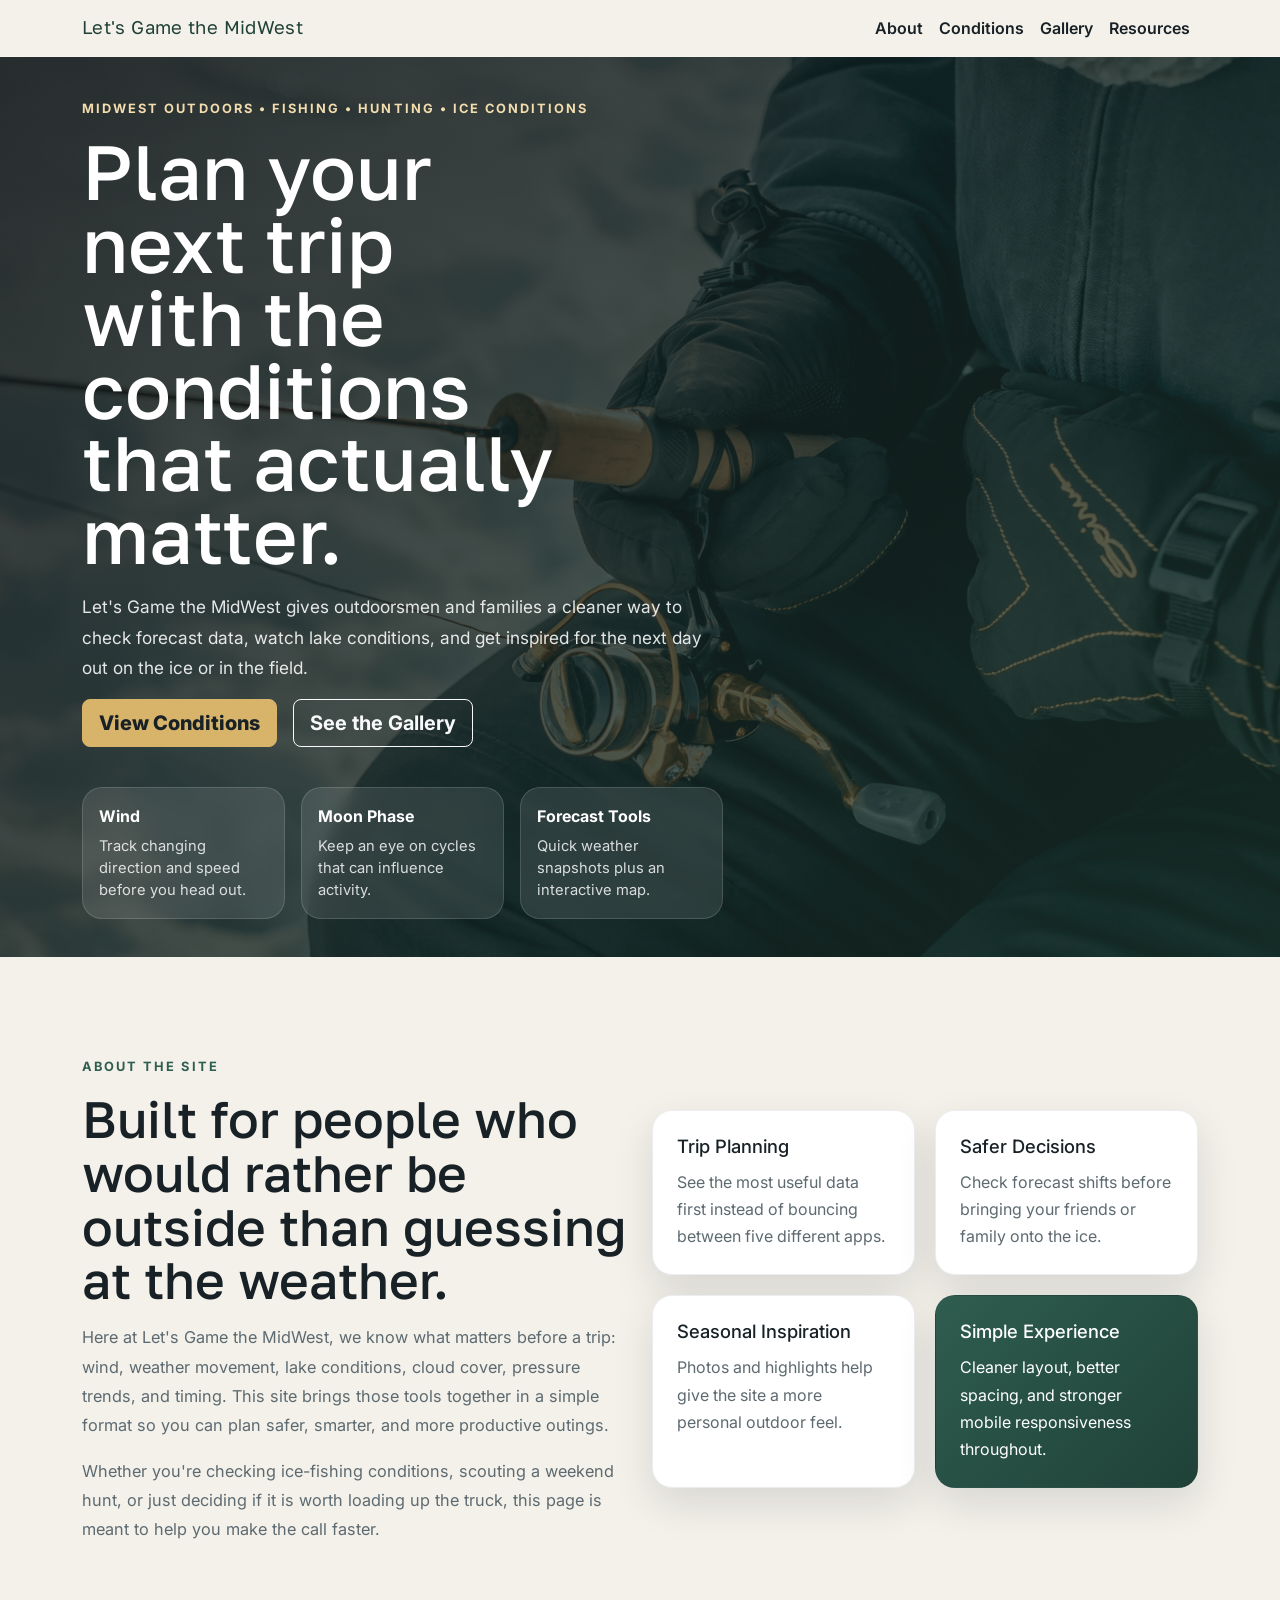
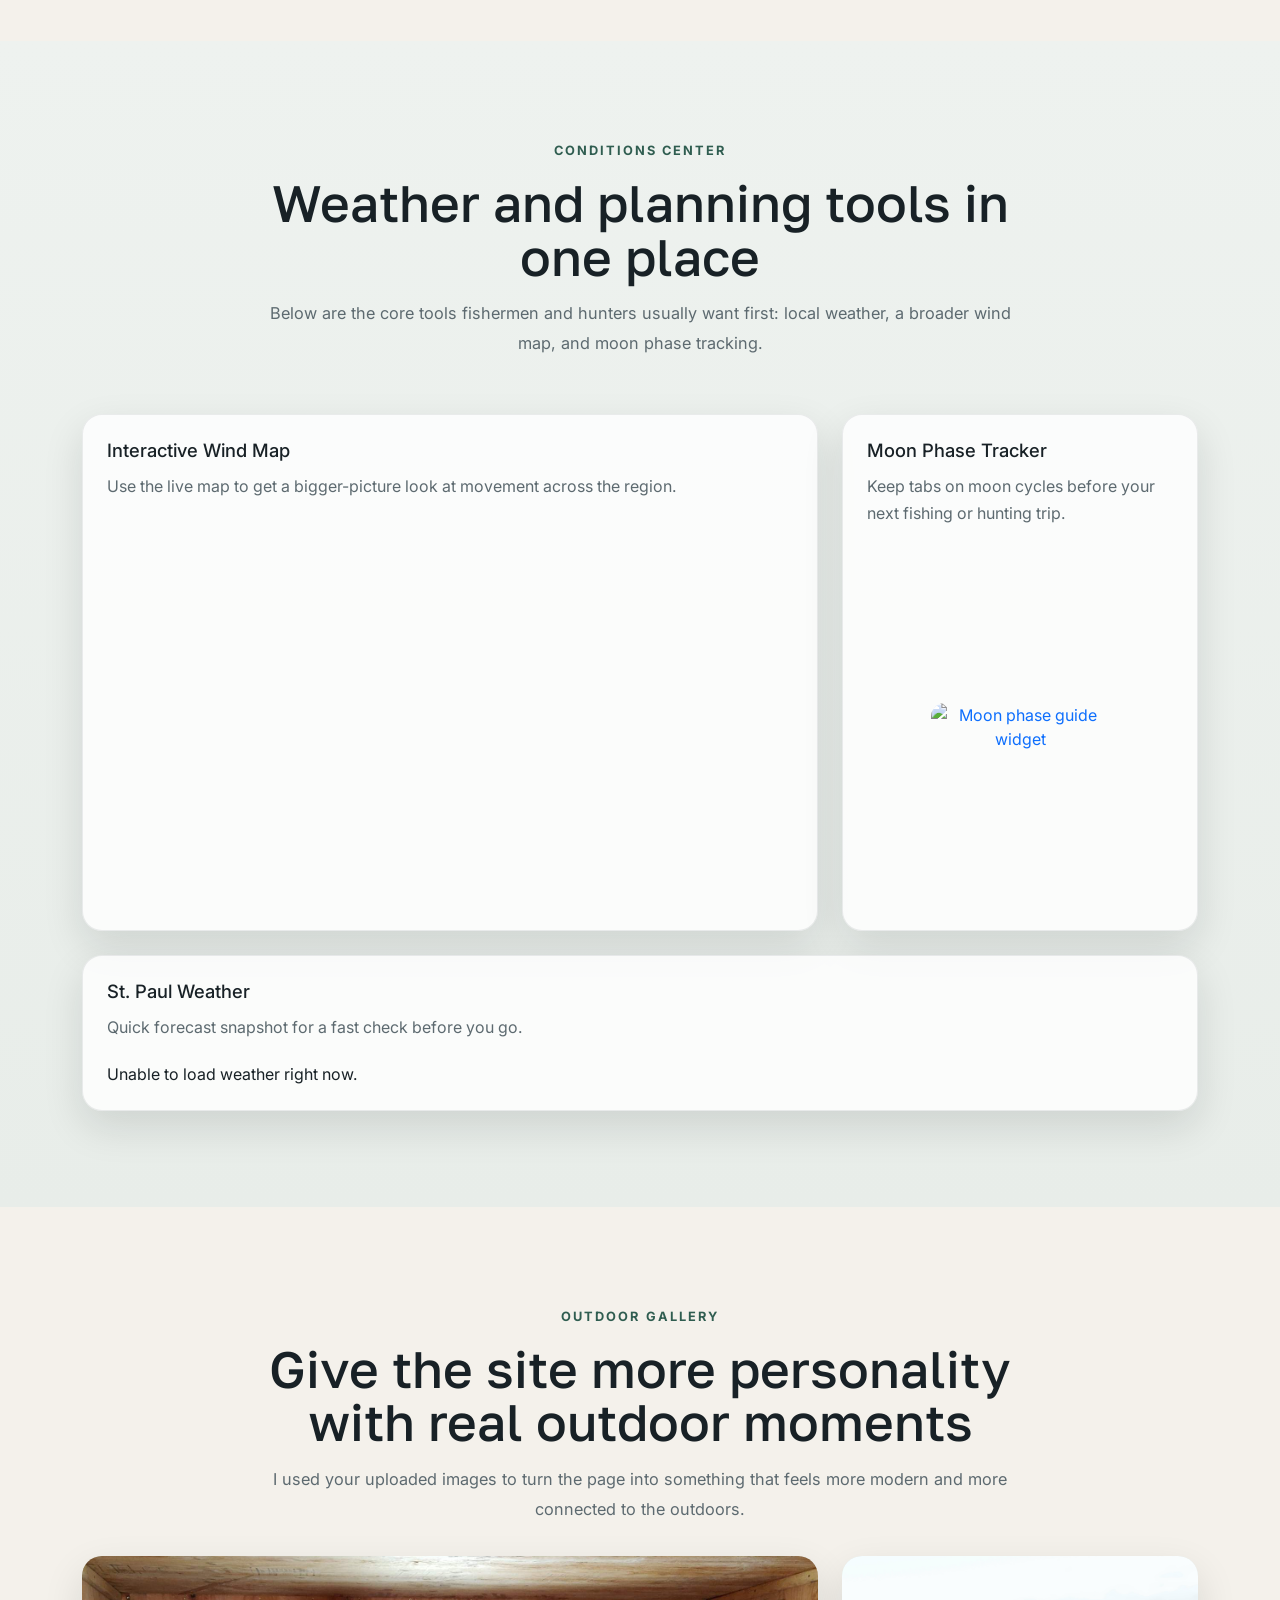
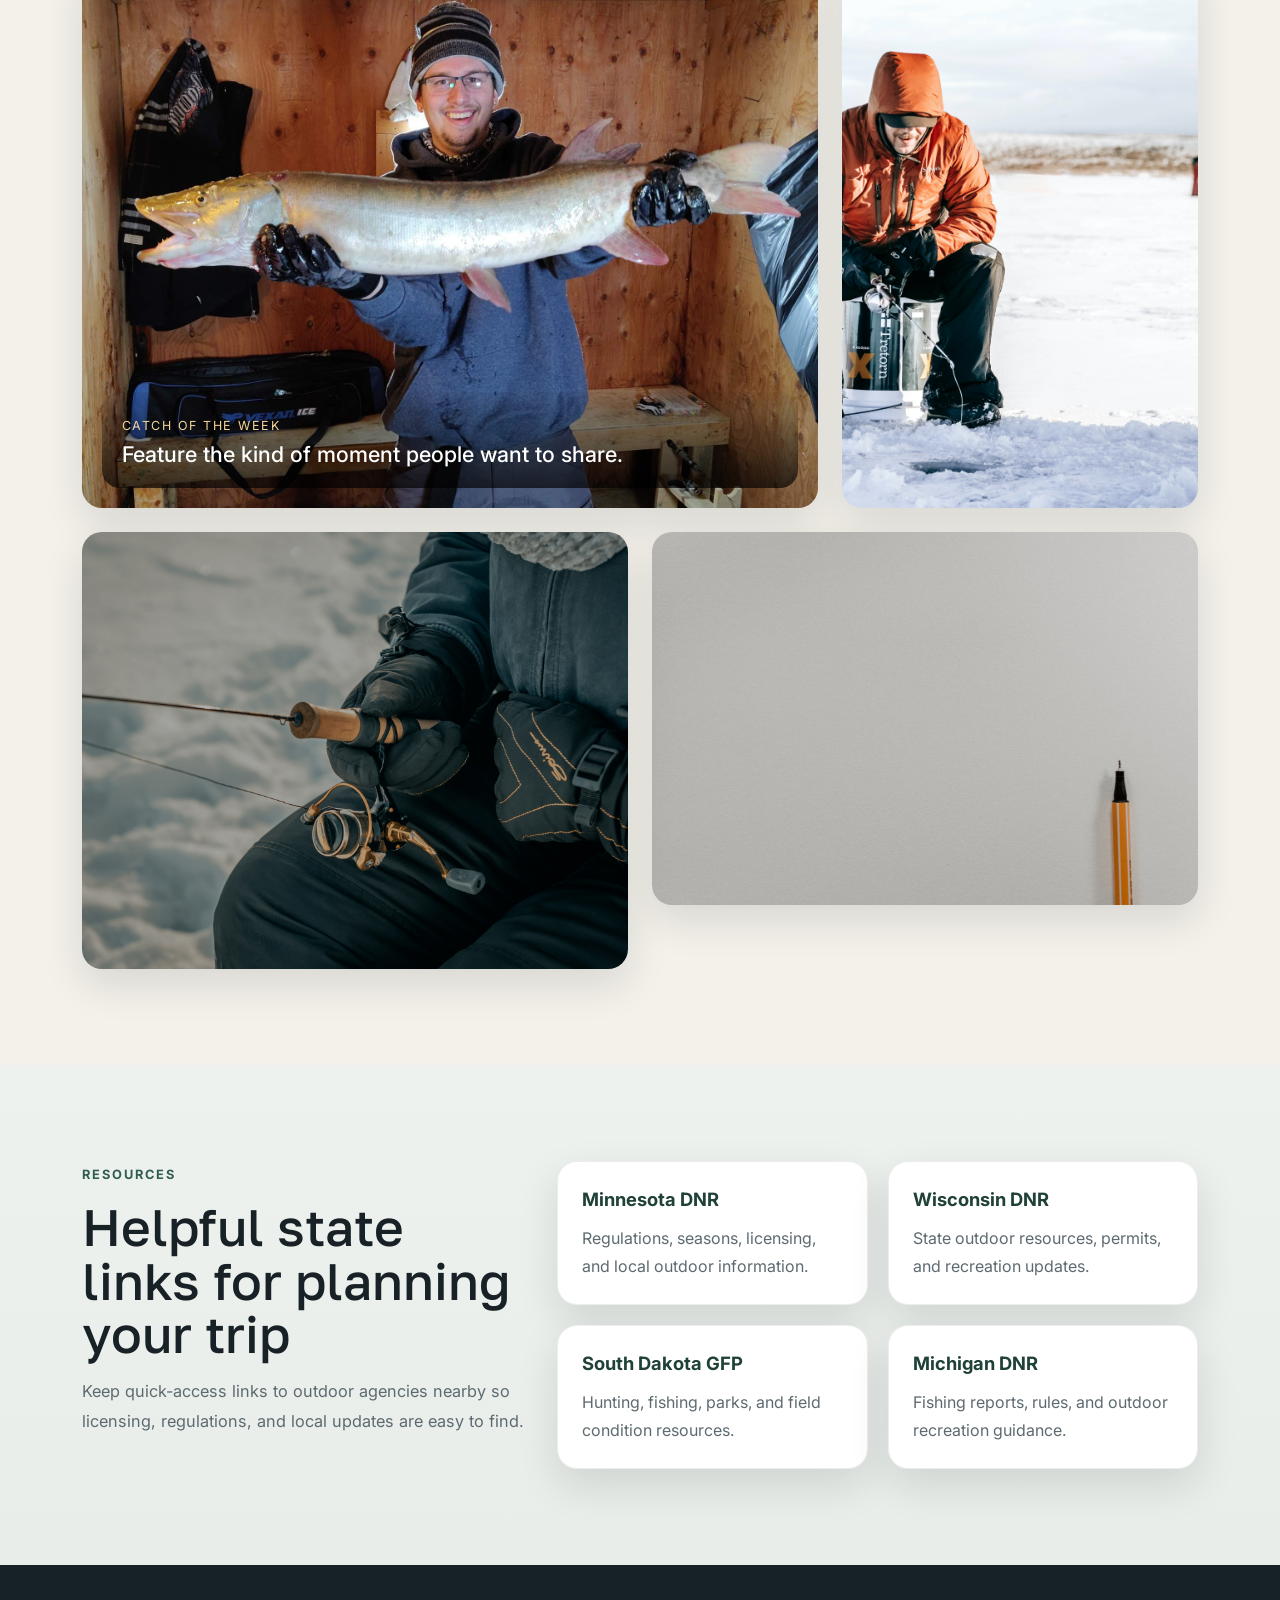
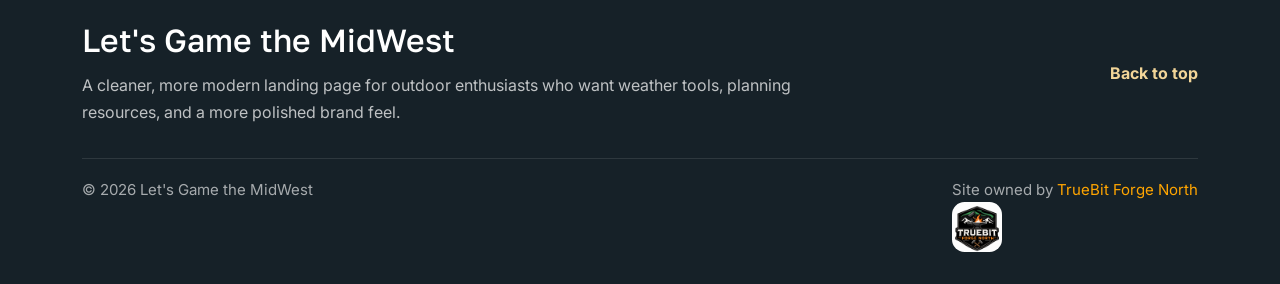
==== commit 613e366c: "Add files via upload" ====
--- a/index.html
+++ b/index.html
@@ -41,7 +41,7 @@
     <div class="container position-relative">
       <div class="row min-vh-100 align-items-center">
         <div class="col-lg-8 col-xl-7">
-          <span class="eyebrow">Midwest Outdoors • Fishing • Hunting • Ice Conditions</span>
+          <span class="eyebrow">Midwest Outdoors &bull; Fishing &bull; Hunting &bull; Ice Conditions</span>
           <h1>Plan your next trip with the conditions that actually matter.</h1>
           <p class="hero-copy">
             Let's Game the MidWest gives outdoorsmen and families a cleaner way to check forecast data,
@@ -132,7 +132,7 @@
         <div class="row g-4 mt-1">
 
 
-          <div class="col-8">
+          <div class="col-12 col-md-8">
             <div class="embed-card p-3 p-md-4">
               <div class="card-header-copy">
                 <h3>Interactive Wind Map</h3>
@@ -146,7 +146,7 @@
             </div>
           </div>
 
-          <div class="col-4">
+          <div class="col-12 col-md-4">
             <div class="embed-card p-3 p-md-4 moon-card text-center">
               <div class="card-header-copy text-start">
                 <h3>Moon Phase Tracker</h3>
@@ -270,8 +270,8 @@
         </div>
       </div>
       <div class="footer-bottom">
-        <span>© 2026 Let's Game the MidWest</span>
-        <span>Updated by <a style="color: orange;" href="https://www.TrueBitForgeNorth.com">TrueBit Forge North<img style="height: 50px; border-radius: 25%;" src="photos/TBFN1.png" alt=""></a></span>
+        <span>&copy; 2026 Let's Game the MidWest</span>
+        <span>Site owned by <a style="color: orange;" href="https://www.TrueBitForgeNorth.com">TrueBit Forge North<img style="height: 50px; border-radius: 25%;" src="photos/TBFN1.png" alt=""></a></span>
         
       </div>
     </div>
@@ -299,13 +299,13 @@
             <h4>St. Paul, MN</h4>
             <p class="weather-summary">${today.shortForecast}</p>
           </div>
-          <div class="weather-temp">${today.temperature}°${today.temperatureUnit}</div>
+          <div class="weather-temp">${today.temperature}&deg;${today.temperatureUnit}</div>
         </div>
 
         <div class="weather-row">
           <div class="weather-stat">
             <span class="weather-stat-label">Temperature</span>
-            <strong>${today.temperature}°${today.temperatureUnit}</strong>
+            <strong>${today.temperature}&deg;${today.temperatureUnit}</strong>
           </div>
 
           <div class="weather-stat">
@@ -334,4 +334,4 @@
   </script>
 </body>
 
-</html>+</html>
--- a/style/style.css
+++ b/style/style.css
@@ -69,7 +69,7 @@
 
 .hero-section {
   position: relative;
-  background: url('clay-banks-Ihful4zTe0Q-unsplash.jpg') center center / cover no-repeat;
+  background: url('../photos/clay-banks-Ihful4zTe0Q-unsplash.jpg') center center / cover no-repeat;
   color: #fff;
   overflow: hidden;
 }
@@ -239,6 +239,19 @@
   width: 100%;
   height: 100%;
   border: 0;
+}
+
+.moon-card {
+  height: 100%;
+  display: flex;
+  flex-direction: column;
+}
+
+.moon-link {
+  display: flex;
+  flex: 1;
+  align-items: center;
+  justify-content: center;
 }
 
 .moon-card img {
@@ -385,6 +398,31 @@
   .hero-actions .btn {
     width: 100%;
   }
+
+  .moon-card {
+    text-align: left !important;
+  }
+
+  .moon-card .card-header-copy {
+    margin-bottom: 1rem;
+  }
+
+  .moon-link {
+    min-height: 180px;
+  }
+
+  .moon-card img {
+    width: min(190px, 70%);
+  }
+
+  .weather-row {
+    gap: 0.75rem;
+  }
+
+  .weather-stat {
+    min-width: 0;
+    width: 100%;
+  }
 }
 
 
@@ -411,36 +449,8 @@
 }
 
 .weather-stat {
-  background: rgba(255,255,255,0.08);
+  background: rgba(255, 255, 255, 0.08);
   padding: 10px 14px;
   border-radius: 12px;
   min-width: 140px;
 }
-
-.weather-display {
-  margin-top: 16px;
-  display: grid;
-  gap: 10px;
-}
-
-.weather-display h4 {
-  margin: 0;
-  font-size: 1.25rem;
-}
-
-.weather-display p {
-  margin: 0;
-}
-
-.weather-row {
-  display: flex;
-  flex-wrap: wrap;
-  gap: 12px 20px;
-}
-
-.weather-stat {
-  background: rgba(255,255,255,0.08);
-  padding: 10px 14px;
-  border-radius: 12px;
-  min-width: 140px;
-}
